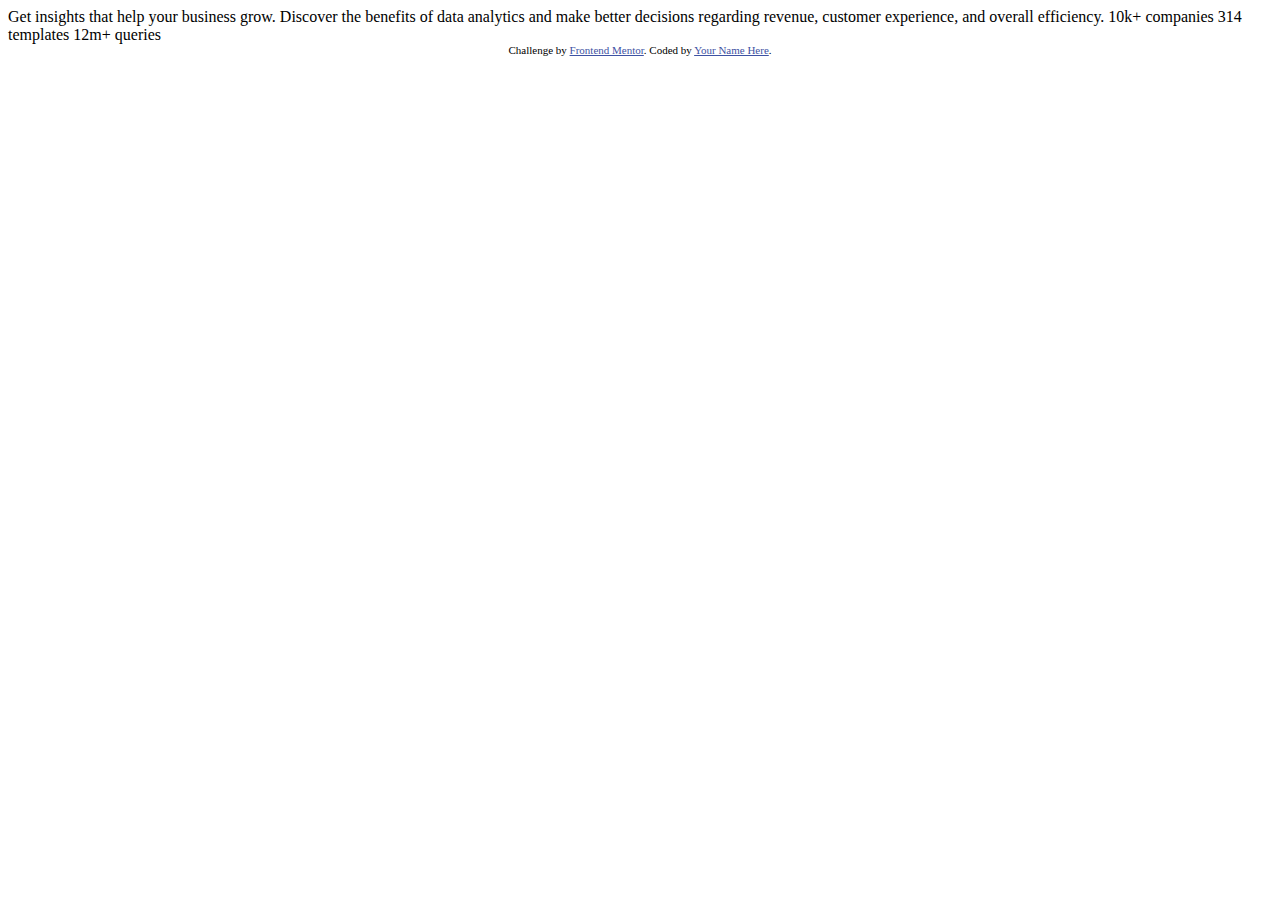
==== index.html @ 2d8951d3 "frontend challenge files" ====
<!DOCTYPE html>
<html lang="en">
<head>
  <meta charset="UTF-8">
  <meta name="viewport" content="width=device-width, initial-scale=1.0"> <!-- displays site properly based on user's device -->

  <link rel="icon" type="image/png" sizes="32x32" href="./images/favicon-32x32.png">
  
  <title>Frontend Mentor | Stats preview card component</title>

  <!-- Feel free to remove these styles or customise in your own stylesheet 👍 -->
  <style>
    .attribution { font-size: 11px; text-align: center; }
    .attribution a { color: hsl(228, 45%, 44%); }
  </style>
</head>
<body>

  Get insights that help your business grow.

  Discover the benefits of data analytics and make better decisions regarding revenue, customer 
  experience, and overall efficiency.

  10k+ companies
  314 templates
  12m+ queries

  <div class="attribution">
    Challenge by <a href="https://www.frontendmentor.io?ref=challenge" target="_blank">Frontend Mentor</a>. 
    Coded by <a href="#">Your Name Here</a>.
  </div>
</body>
</html>
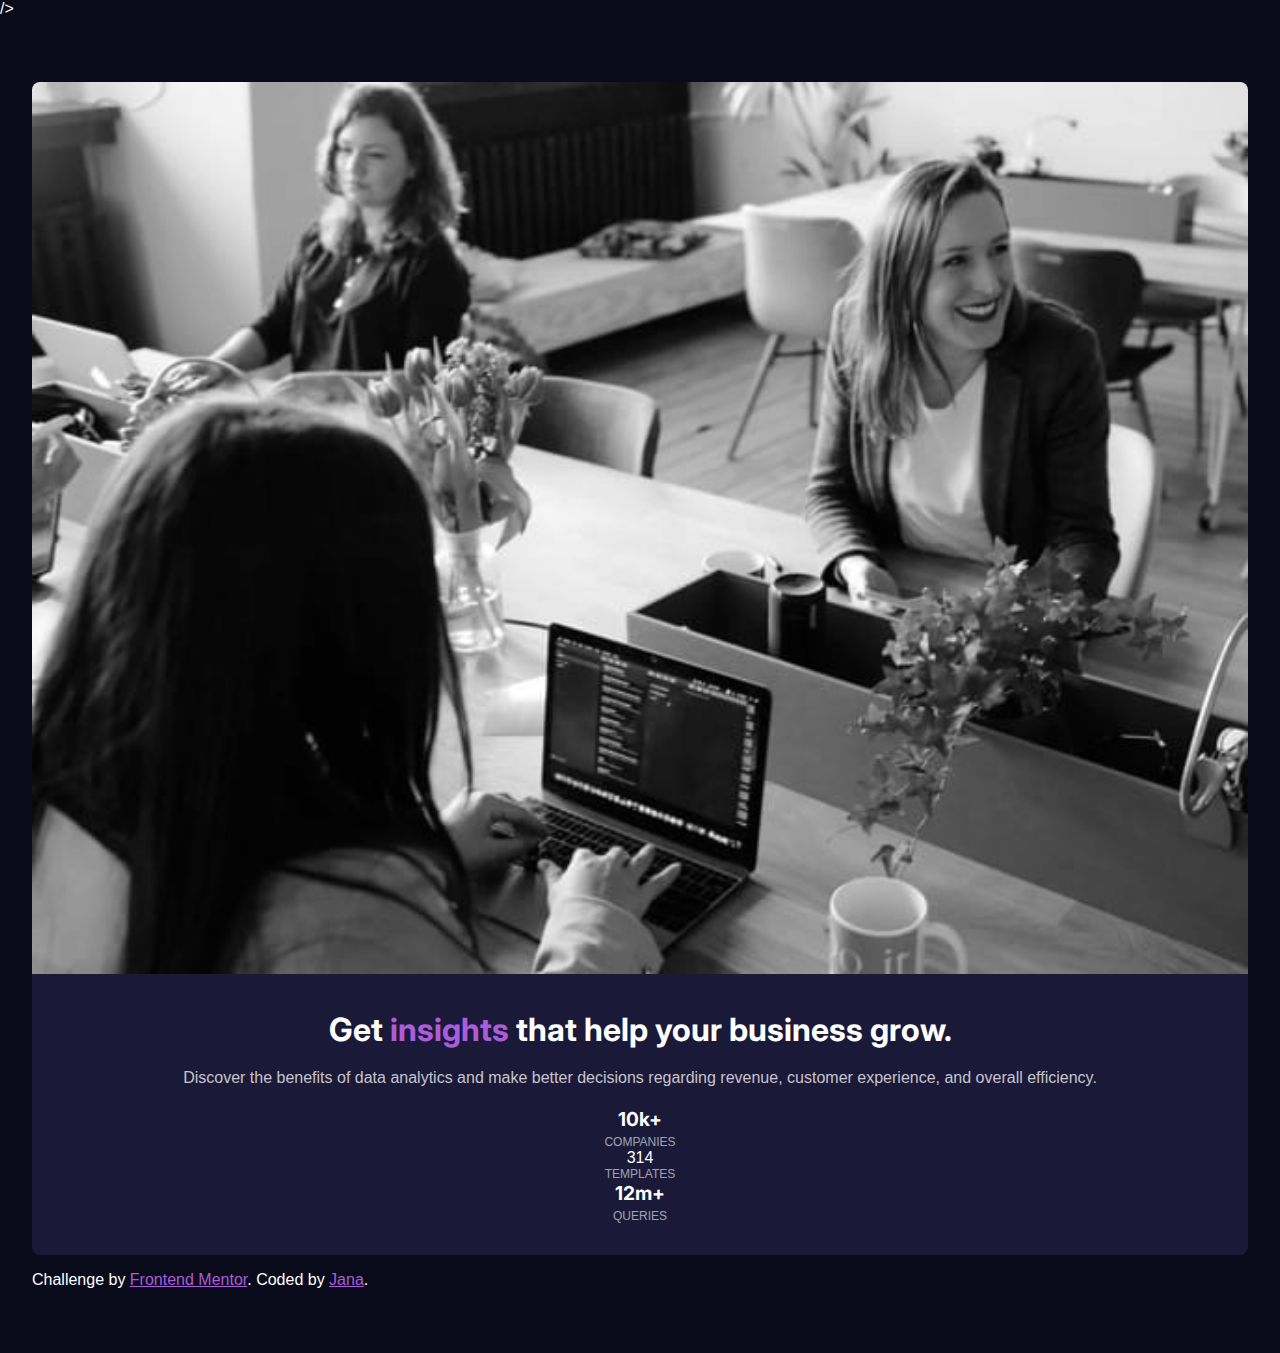
==== commit e18d88c6: "workshop 1" ====
--- a/index.html
+++ b/index.html
@@ -3,31 +3,57 @@
 <head>
   <meta charset="UTF-8">
   <meta name="viewport" content="width=device-width, initial-scale=1.0"> <!-- displays site properly based on user's device -->
+  <title>Frontend Mentor | Stats preview card component</title>
+  <link 
+    rel="icon"
+    type="image/png"
+    sizes="32x32"
+    href="./images/favicon-32x32.png"
+    />
+  <link rel="stylesheet" href="styles/style.css" /> 
 
-  <link rel="icon" type="image/png" sizes="32x32" href="./images/favicon-32x32.png">
-  
-  <title>Frontend Mentor | Stats preview card component</title>
-
-  <!-- Feel free to remove these styles or customise in your own stylesheet 👍 -->
-  <style>
-    .attribution { font-size: 11px; text-align: center; }
-    .attribution a { color: hsl(228, 45%, 44%); }
-  </style>
+  <link rel="preconnect" href="https://fonts.googleapis.com" />
+  <link rel="preconnect" href="https://fonts.gstatic.com" crossorigin />
+  <link href="https://fonts.googleapis.com/css2?family=Inter:wght@400;700&display=swap" rel="stylesheet">
+  />
 </head>
 <body>
+  <main>
+    <picture>
+      <img 
+      src="images/image-header-mobile.jpg" 
+      alt="data analysts typing on computer"
+      />
+  </picture>
+  <div class="content">
+    <h1>Get <span>insights</span> that help your business grow.</h1>
+    <p> 
+    Discover the benefits of data analytics and make better decisions 
+    regarding revenue, customer experience, and overall efficiency.
+    </p>
+  
+  <dl>
+    <div class="stat">
+      <dt>10k+</dt>
+      <dd>companies</dd>
+    </div>
+    <div class="stat"
+      <dt>314</dt>
+      <dd>templates</dd>
+    </div>
+    <div>
+      <dt>12m+</dt>
+      <dd>queries</dd>
+    </div>
+  </dl> 
+  </div>
+  </main>
+   
 
-  Get insights that help your business grow.
-
-  Discover the benefits of data analytics and make better decisions regarding revenue, customer 
-  experience, and overall efficiency.
-
-  10k+ companies
-  314 templates
-  12m+ queries
-
-  <div class="attribution">
-    Challenge by <a href="https://www.frontendmentor.io?ref=challenge" target="_blank">Frontend Mentor</a>. 
-    Coded by <a href="#">Your Name Here</a>.
-  </div>
+  <footer class="attribution">
+    Challenge by 
+    <a href="https://www.frontendmentor.io?ref=challenge" target="_blank">Frontend Mentor</a>. 
+    Coded by <a href="#">Jana</a>.
+  </footer>
 </body>
 </html>--- a/styles/style.css
+++ b/styles/style.css
@@ -0,0 +1,82 @@
+:root{
+    --bgColor: hsl(233, 47%, 7%);
+    --cardBgColor: hsl(244, 38%, 16%);
+    --accentColor: hsl(277, 64%, 61%);
+    --accentLightColor: hsl(0, 52%, 47%);
+    --textcolor: hsl(0, 0%, 100%);
+    --paragraphColor: hsla(0, 0%, 100%, 0.75);
+    --statsHeadingsColor: hsla(0, 0%, 100%, 0.6);
+}
+
+*{
+    margin: 0;
+    box-sizing: border-box;
+}
+
+body {
+    background-color: var(--bgColor);
+    color: var(--textcolor);
+    font-family: "Lexend Deca", sans-serif;
+    font-size: 100%;
+}
+
+main{
+    background-color: var(--cardBgColor);
+    border-radius: 8px;
+    overflow: hidden;
+    margin: 64px 32px 16px;
+}
+
+img {
+    width: 100%;
+}
+
+h1{
+    font-family: "Inter", sans-serif;
+}
+
+h1 span{
+    color: var(--accentColor);
+}
+
+p {
+    color:var(--paragraphColor);
+    margin: 20px 0;
+}
+
+dt {
+    font-family: "Inter", sans-serif;
+    font-size: 1.2em;
+    font-weight: 700;
+    margin-bottom: 4px;
+}
+
+dd{
+    color: var(--statsHeadingsColor);
+    text-transform: uppercase;
+    font-size: 0.75em;
+}
+
+a {
+    color: var(--accentColor);
+}
+
+a:hover {
+    color: var(--accentLightColor);
+}
+
+footer{
+    margin: 16px 32px 64px;
+}
+
+.content {
+    padding: 32px;
+    display: flex;
+    flex-direction: column; 
+    align-items: center;
+    text-align: center;
+}
+
+.stat{
+    martin-bottom: 20px;
+}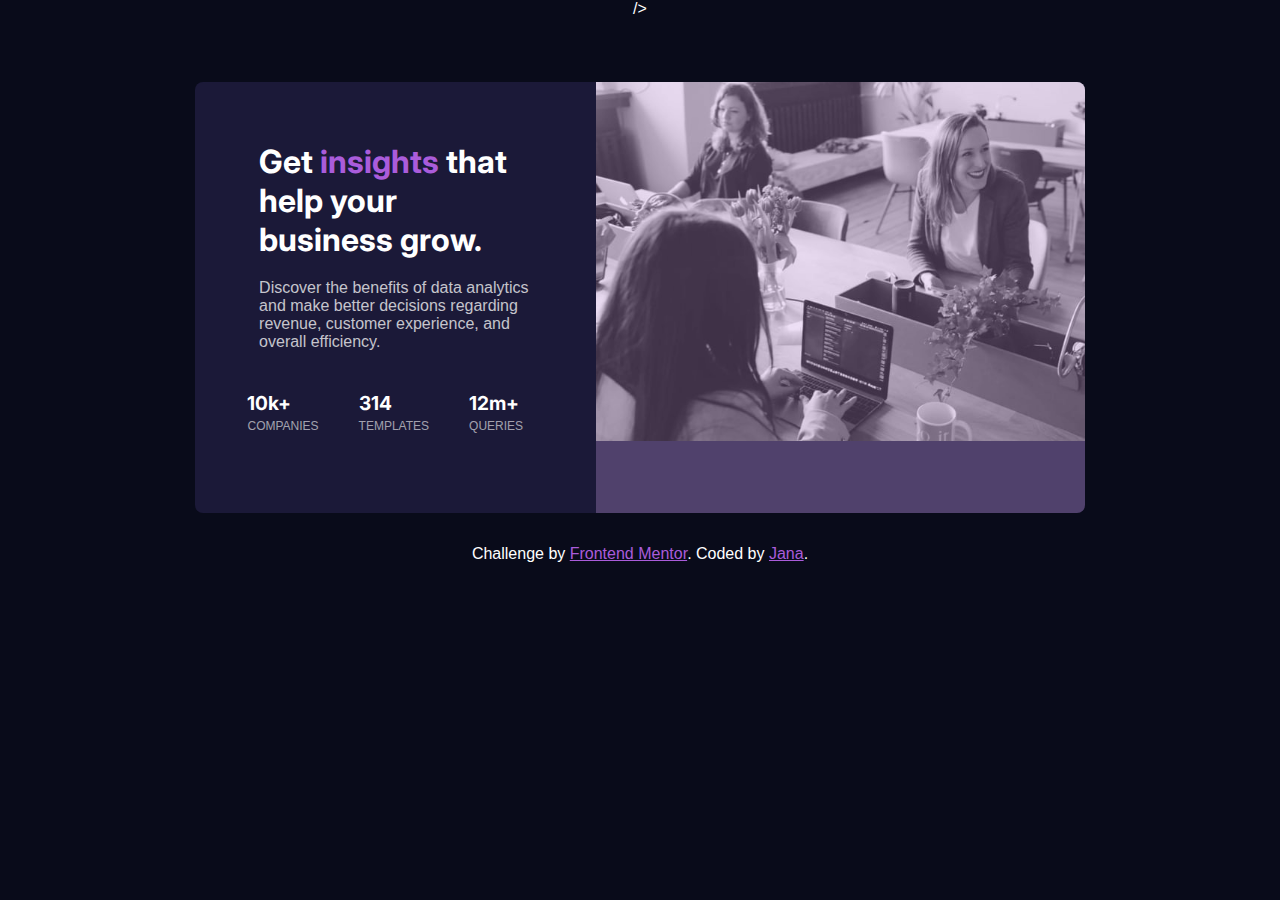
==== commit 9aa5a6c8: "Workshop 3" ====
--- a/index.html
+++ b/index.html
@@ -20,10 +20,15 @@
 <body>
   <main>
     <picture>
+      <source 
+        media ="screen and (min-width: 1000px)"
+        srset="images/image-header-desktop.jpg"
+      /> 
       <img 
       src="images/image-header-mobile.jpg" 
       alt="data analysts typing on computer"
       />
+      <div class="overlay"></div>
   </picture>
   <div class="content">
     <h1>Get <span>insights</span> that help your business grow.</h1>
@@ -37,11 +42,11 @@
       <dt>10k+</dt>
       <dd>companies</dd>
     </div>
-    <div class="stat"
+    <div class="stat">
       <dt>314</dt>
       <dd>templates</dd>
     </div>
-    <div>
+    <div class="stat">
       <dt>12m+</dt>
       <dd>queries</dd>
     </div>
--- a/styles/style.css
+++ b/styles/style.css
@@ -2,6 +2,7 @@
     --bgColor: hsl(233, 47%, 7%);
     --cardBgColor: hsl(244, 38%, 16%);
     --accentColor: hsl(277, 64%, 61%);
+    --OverlayColor: hsla(277, 56%, 75%, 0.308);  
     --accentLightColor: hsl(0, 52%, 47%);
     --textcolor: hsl(0, 0%, 100%);
     --paragraphColor: hsla(0, 0%, 100%, 0.75);
@@ -18,6 +19,10 @@
     color: var(--textcolor);
     font-family: "Lexend Deca", sans-serif;
     font-size: 100%;
+    display: flex; 
+    flex-direction: column;
+    justify-content: center;
+    align-items: center;
 }
 
 main{
@@ -25,6 +30,7 @@
     border-radius: 8px;
     overflow: hidden;
     margin: 64px 32px 16px;
+    max-width: 45ch;
 }
 
 img {
@@ -37,6 +43,20 @@
 
 h1 span{
     color: var(--accentColor);
+}
+
+picture{
+    display: grid;
+    grid-template: 1fr / 1fr;
+}
+
+picture * {
+    grid-column: 1 / 2;
+    grid-row: 1 / 2;     
+}
+
+picture .overlay{
+    background-color:var(--OverlayColor);
 }
 
 p {
@@ -78,5 +98,30 @@
 }
 
 .stat{
-    martin-bottom: 20px;
+    margin: 20px;
+}
+
+@media screen and (min-width: 400px) {
+    dl {
+        display: flex; 
+    }
+}
+
+@media screen and (min-width: 1000px) {
+    main {
+        max-width: 100ch;
+        display: flex;
+        flex-direction: row-reverse;
+    }
+
+    .content {
+        max-width: 45ch;
+        text-align: left;
+        padding: 60px 64px;
+        display: flex;
+    }
+
+    .stat:first-child {
+        margin-left: 0;
+    }
 }